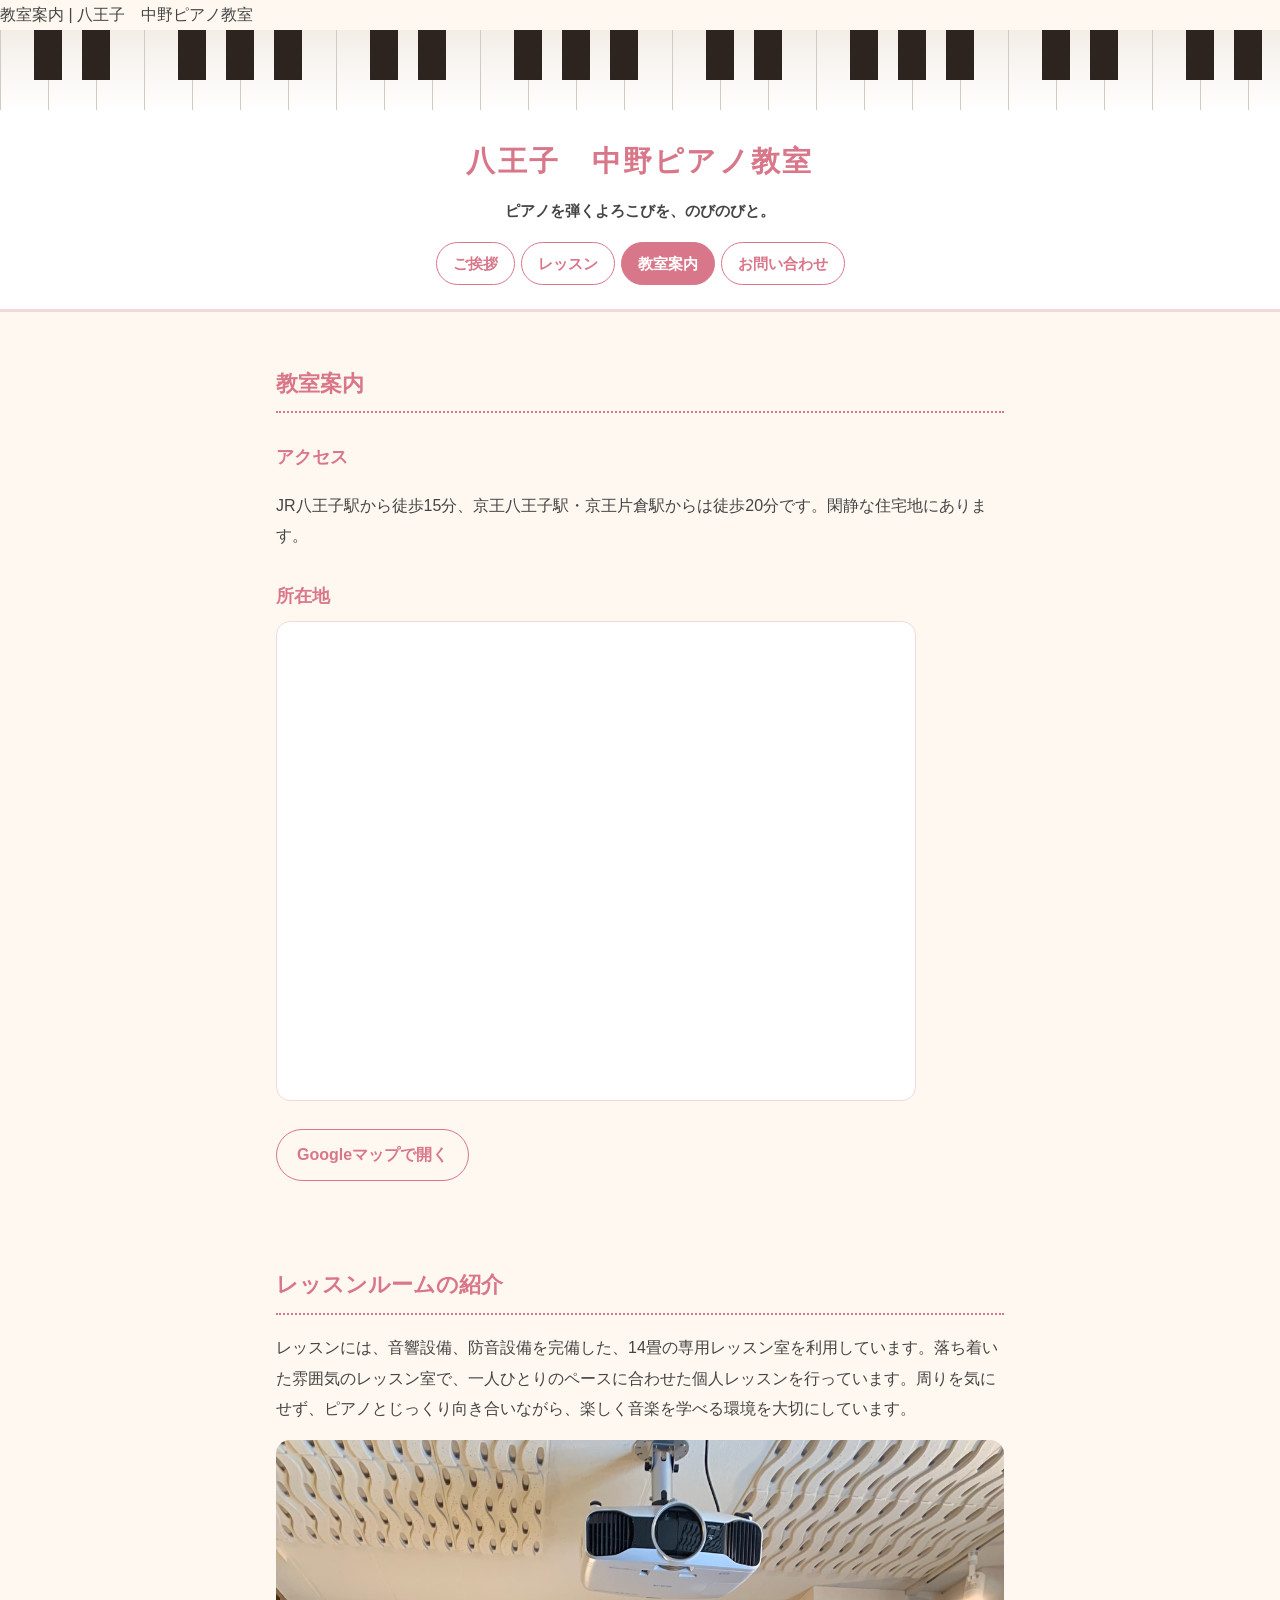
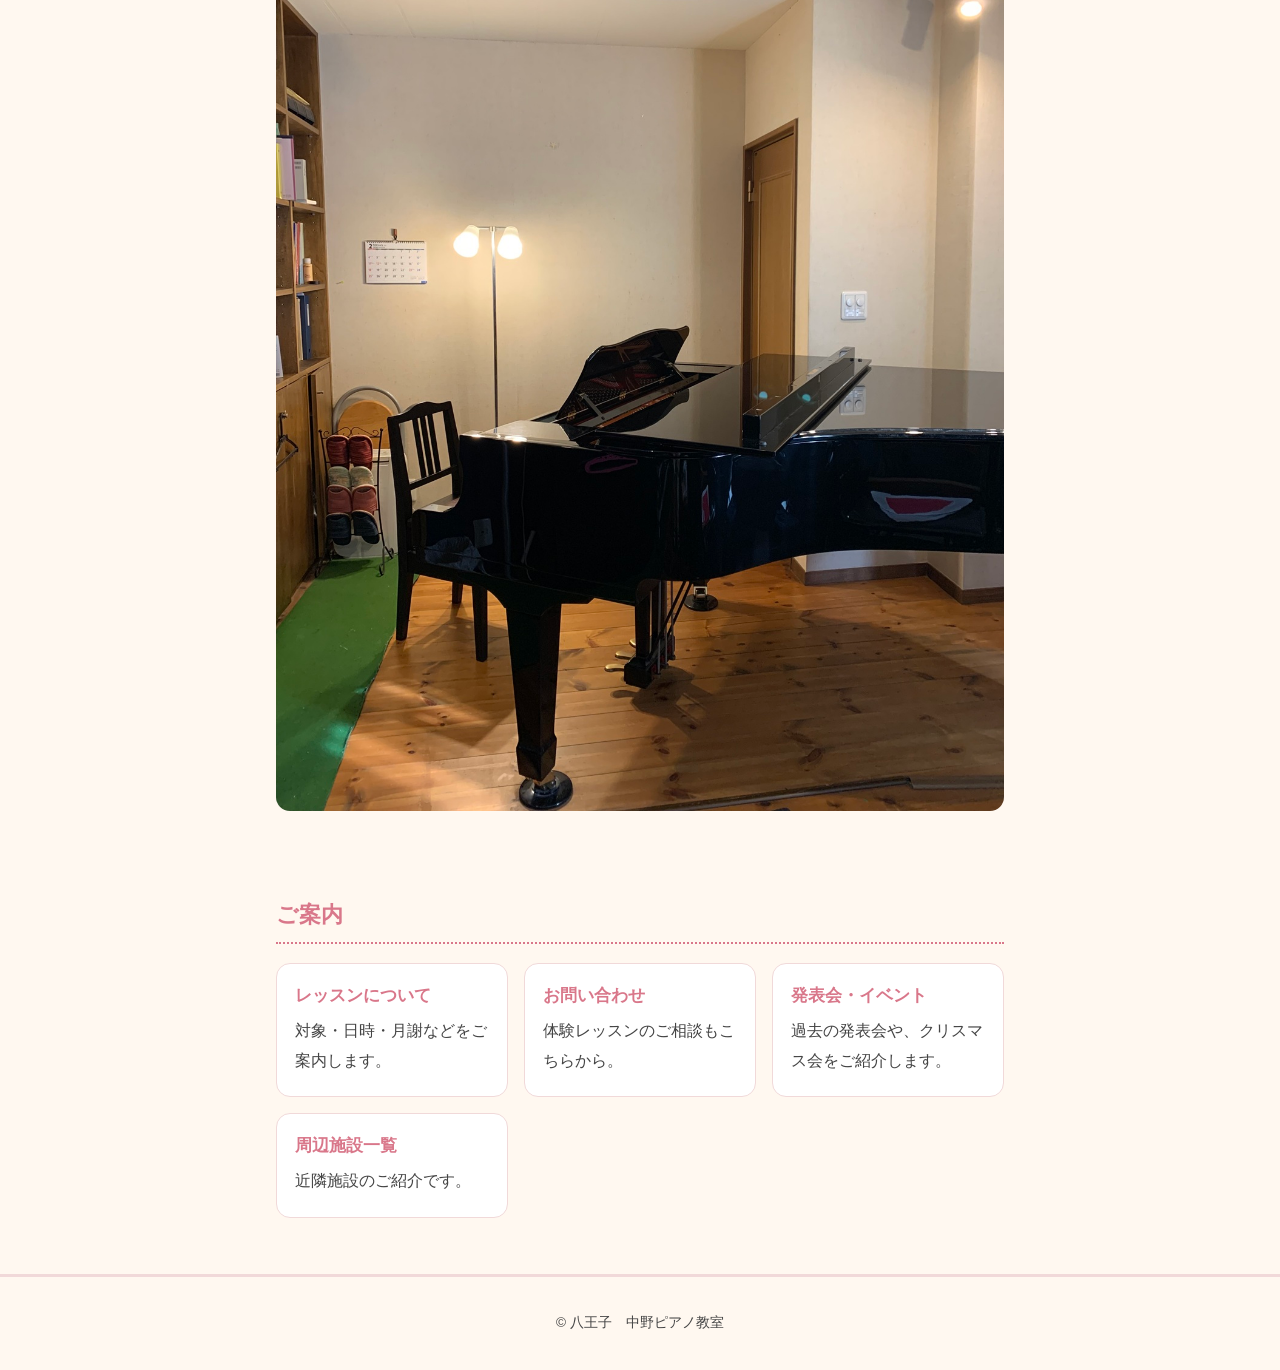
==== access.html @ 227ca770 "4times" ====
<!DOCTYPE html>
<html lang="ja">
<head>
  <meta chareset="UTF-8">
  <meta name="viewpoint" content="width=device-width, initial-scale=1">
  <titele> 教室案内 | 八王子　中野ピアノ教室</title>
  <script>document.documentElement.classList.add('js');</script>
  <link rel="stylesheet" href="style.css">
  <script src="script.js" defer></script>
</head>
<body>

  <header class="site-header">
    <div class="keys" aria-hidden="true"></div>
    <h1>八王子　中野ピアノ教室</h1>
    <p class="catch">ピアノを弾くよろこびを、のびのびと。</p>
    <nav>
      <a href="index.html">ご挨拶</a>
      <a href="lesson.html">レッスン</a>
      <a href="access.html" aria-current="page">教室案内</a>
      <a href="contact.html">お問い合わせ</a>
    </nav>
  </header>

  <main>
    <section id="access" class="reveal">
      <h2>教室案内</h2>

      <h3>アクセス</h3>
      <p>JR八王子駅から徒歩15分、京王八王子駅・京王片倉駅からは徒歩20分です。閑静な住宅地にあります。</p>
      
      <h3>所在地</h3>
      <div class="map-wrap">
        <iframe src="https://www.google.com/maps/embed?pb=!1m14!1m8!1m3!1d3241.933053180863!2d139.33231308812924!3d35.654021019929225!3m2!1i1024!2i768!4f13.1!3m3!1m2!1s0x60191dd6dc88493f%3A0x21a60ded7959d11e!2z5Lit6YeO44OU44Ki44OO5pWZ5a6k!5e0!3m2!1sja!2sjp!4v1795079957153!5m2!1sja!2sjp" allowfullscreen="" loading="lazy" referrerpolicy="strict-origin-when-cross-origin"></iframe>
      </div>
      <p>
        <a class="map-link" href="https://maps.app.goo.gl/utePpyiAo1bvD2hs9" target="_blank" rel="noopener">Googleマップで開く</a>
      </p>
    </section>

    <section class="reveal">
      <h2>レッスンルームの紹介</h2>
      <p>レッスンには、音響設備、防音設備を完備した、14畳の専用レッスン室を利用しています。落ち着いた雰囲気のレッスン室で、一人ひとりのペースに合わせた個人レッスンを行っています。周りを気にせず、ピアノとじっくり向き合いながら、楽しく音楽を学べる環境を大切にしています。</p>
      <img class="photo" src="images/classroom.jpg" alt="レッスンルーム">
    </section>
  
    <section class="reveal">
      <h2>ご案内</h2>
      <div class="cards">
        <a class="card card-link" href="lesson.html">
          <h3>レッスンについて</h3>
          <p>対象・日時・月謝などをご案内します。</p>
        </a>
        <a class="card card-link" href="contact.html">
          <h3>お問い合わせ</h3>
          <p>体験レッスンのご相談もこちらから。</p>
        </a>
        <a class="card card-link" href="events.html">
          <h3>発表会・イベント</h3>
          <p>過去の発表会や、クリスマス会をご紹介します。</p>
        </a>
        <a class="card card-link" href="links.html">
          <h3>周辺施設一覧</h3>
          <p>近隣施設のご紹介です。</p>
        </a>
      </div>
    </section>
  
  </main>

  <footer>
    <p>&copy; 八王子　中野ピアノ教室</p>
  </footer>

</body>
</html>
---- style.css ----
/* ===== 色の設定（ここを変えると全体の色が変わります） ===== */
:root {
  --bg: #fff8f0;       /* 背景 */
  --accent: #d9778a;   /* 見出し・アクセント */
  --text: #444444;     /* 文字 */
  --card: #ffffff;     /* カードの背景 */
  --line: #f1d9d9;     /* 線 */
}

/* ===== 全体 ===== */
* { box-sizing: border-box; }

body {
  margin: 0;
  background-color: var(--bg);
  color: var(--text);
  font-family: "Hiragino Kaku Gothic ProN", "Yu Gothic", Meiryo, sans-serif;
  line-height: 1.9;
}

/* ===== ヘッダー ===== */
.site-header {
  text-align: center;
  padding: 0 16px 24px;
  background: var(--card);
  border-bottom: 3px solid var(--line);
}

/* 鍵盤をイメージした帯（白と黒のしましま） */
.keys {
  --key-black: #2d2420;   /* 黒鍵の色 */
  --key-line: #d3cac2;    /* 白鍵の境目の線の色 */
  height: 80px;
  margin: 0 -16px 24px;
  background:
    /* ① 黒鍵（1オクターブ分を横に繰り返す） */
    linear-gradient(90deg,
      transparent 0 34px,      var(--key-black) 34px 62px,
      transparent 62px 82px,   var(--key-black) 82px 110px,
      transparent 110px 178px, var(--key-black) 178px 206px,
      transparent 206px 226px, var(--key-black) 226px 254px,
      transparent 254px 274px, var(--key-black) 274px 302px,
      transparent 302px 336px
    ) left top / 336px 50px repeat-x,
    /* ② 白鍵の境目の線 */
    repeating-linear-gradient(90deg, var(--key-line) 0 1px, transparent 1px 48px),
    /* ③ 白鍵の面（上から下へ、ほんの少し色が変わる） */
    linear-gradient(#f3ede7, #ffffff);
}

.site-header h1 {
  margin: 0;
  color: var(--accent);
  font-size: 1.8rem;
  letter-spacing: 0.08em;
}

.catch {
  margin: 8px 0 16px;
  font-size: 0.95rem;
  color: var(--text);
  font-weight: bold;
}

nav {
  display: flex;
  justify-content: center;
  gap: 6px;
}

nav a {
  margin: 0;
  padding: 10px 16px;
  font-size: 0.95rem;
  font-weight: bold; 
  line-height: 1.4;
  white-space: nowrap;
  color: var(--accent);
  text-decoration: none;
  border: 1px solid var(--accent);
  border-radius: 999px;
  transition: background-color 0.2s, color 0.2s;
}

nav a:hover {
  background: var(--accent);
  color: #ffffff;
}

/* ===== 本文 ===== */
main {
  max-width: 760px;
  margin: 0 auto;
  padding: 8px 16px 32px;
}

section {
  padding: 24px 0;
}

section h2 {
  color: var(--accent);
  font-size: 1.4rem;
  padding-bottom: 6px;
  border-bottom: 2px dotted var(--accent);
}

/* ===== カード ===== */
.cards {
  display: grid;
  grid-template-columns: repeat(auto-fit, minmax(210px, 1fr));
  gap: 16px;
}

.card {
  background: var(--card);
  border: 1px solid var(--line);
  border-radius: 14px;
  padding: 12px 18px;
}

.card h3 {
  margin: 4px 0;
  color: var(--accent);
  font-size: 1.05rem;
}

.card p {
  margin: 4px 0 8px;
}

/* ===== あとで書き直す場所の目印（公開前に消してください） ===== */
.todo {
  background: #fff3c4;
  border-left: 4px solid #e0b000;
  padding: 4px 10px;
  font-size: 0.9rem;
}

/* ===== レッスンのページ ===== */
.card .price {
  margin: 4px 0;
  font-size: 1.3rem;
  font-weight: bold;
  color: var(--accent);
}

.schedule {
  display: grid;
  grid-template-columns: auto 1fr;
  gap: 8px 20px;
  margin: 0 0 12px;
  padding: 14px 18px;
  background: var(--card);
  border: 1px solid var(--line);
  border-radius: 14px;
}

.schedule dt {
  font-weight: bold;
  color: var(--accent);
}

.schedule dd {
  margin: 0;
}

main p a {
  color: var(--accent);
  font-weight: bold;
}

/* ===== 発表会・イベント ===== */
.event h3 {
  margin: 24px 0 4px;
  color: var(--accent);
  font-size: 1.1rem;
}

.event-photos {
  display: grid;
  grid-template-columns: repeat(auto-fill, minmax(240px, 1fr));
  gap: 12px;
  margin: 12px 0;
}

.event-photos img {
  display: block;
  width: 100%;
  height: auto;
  border-radius: 14px;
}

/* ===== フッター ===== */
footer {
  text-align: center;
  padding: 20px 16px;
  font-size: 0.85rem;
  border-top: 3px solid var(--line);
}

/*footer a {
  margin: 0 8px;
  color: var(--accent);
}*/

/* ==== つけくわえ ==== */
.photo {
  display: block;
  width: 100%;
  height: auto;
  border-radius: 14px;
  margin: 16px 0;
}

.hero {
  height: 38vh;
  min-height: 220px;
  max-height: 420px;
  background:
    url("images/piano_room.jpg") center / cover no-repeat,
    linear-gradient(135deg, #fde7ea, #fff3e0);
}

html {
  scroll-behavior: smooth;
}

.card {
  transition: transform 0.2s, box-shadow 0.2s;
}

.card:hover {
  transform: translateY(-4px);
  box-shadow: 0 8px 18px rgba(217, 119, 138, 0.18);
}

nav a:focus-visible {
  outline: 2px solid var(--accent);
  outline-offset: 2px;
}

nav a[aria-current="page"] {
  background: var(--accent);
  color: #ffffff;
}

.card-link {
  display: block;
  color: inherit;
  text-decoration: none;
}

.js .reveal {
  opacity: 0;
  transform: translateY(24px);
  transition: opacity 0.8s ease, transform 0.8s ease;
}

.js .reveal.is-visible {
  opacity: 1;
  transform: none;
}

@media (prefers-reduced-motion: reduce) {
  html { scroll-behavior: auto; }
  .card { transition: none; }
  .card:hover { transform: none; }
  .js .reveal { opacity: 1; transform: none; transition: none; }
}

section > h3 {
  margin: 28px 0 8px;
  color: var(--accent);
  font-size:1.1rem;
}

.link-list{
  margin: 28px 0 8px;
  padding: 0;
  margin: 0 0 8px;
}

.link-list li{
  background: var(--card);
  border: 1px solid var(--line);
  border-radius: 14px;
  padding: 10px 18px;
  margin-bottom: 10px;
}

.link-list a {
  color: var(--accent);
  font-weight: bold;
}

.link-list p {
  margin: 2px 0 0;
  font-size: 0.9rem;
}

.map-wrap{
  max-width: 640px;
  aspect-ratio: 4 / 3;
  background: var(--card);
  border: 1px solid var(--line);
  border-radius: 14px;
  overflow: hidden;
}

.map-wrap iframe{
  display: block;
  width: 100%;
  height: 100%;
  border: 0;
}

.map-link{
  display: inline-block;
  margin-top: 12px;
  padding: 10px 20px;
  color: var(--accent);
  font-weight: bold;
  text-decoration: none;
  border: 1px solid var(--accent);
  border-radius: 999px;
}

.map-link:hover{
  background: var(--accent);
  color: #ffffff;
}

.career {
  margin: 0;
  padding-left: 1.2em;
}

.career li {
  margin-bottom: 6px;
}

.form-wrap iframe {
  display: block;
  width: 100%;
  height: 900px;
  border: 0;
}

.notes {
  margin: 16px 0 0;
  padding-left: 1.2em;
  font-size: .9rem;
}

/* キャッチコピーの動き */
.catch-char {
  display: inline-block;
  opacity: 0;
  transform: translateY(10px);
  animation: catch-in .6s ease forwards;
}

@keyframes catch-in {
  to {
    opacity: 1;
    transform: none;
  }
}

/* 画面には出さず、読み上げ用にだけ残す */
.sr-only {
  position: absolute;
  width: 1px;
  height: 1px;
  overflow: hidden;
  clip: rect(0 0 0 0);
  white-space: nowrap;
}

/* ===== 画面が狭いとき（スマホ） ===== */
@media (max-width: 480px) {
  .site-header h1 { font-size: 1.4rem; }

  nav a {
    flex: 1 1 auto;
    padding: 12px 4px;
    font-size: 0.8rem;
    text-align: center;
  }
}
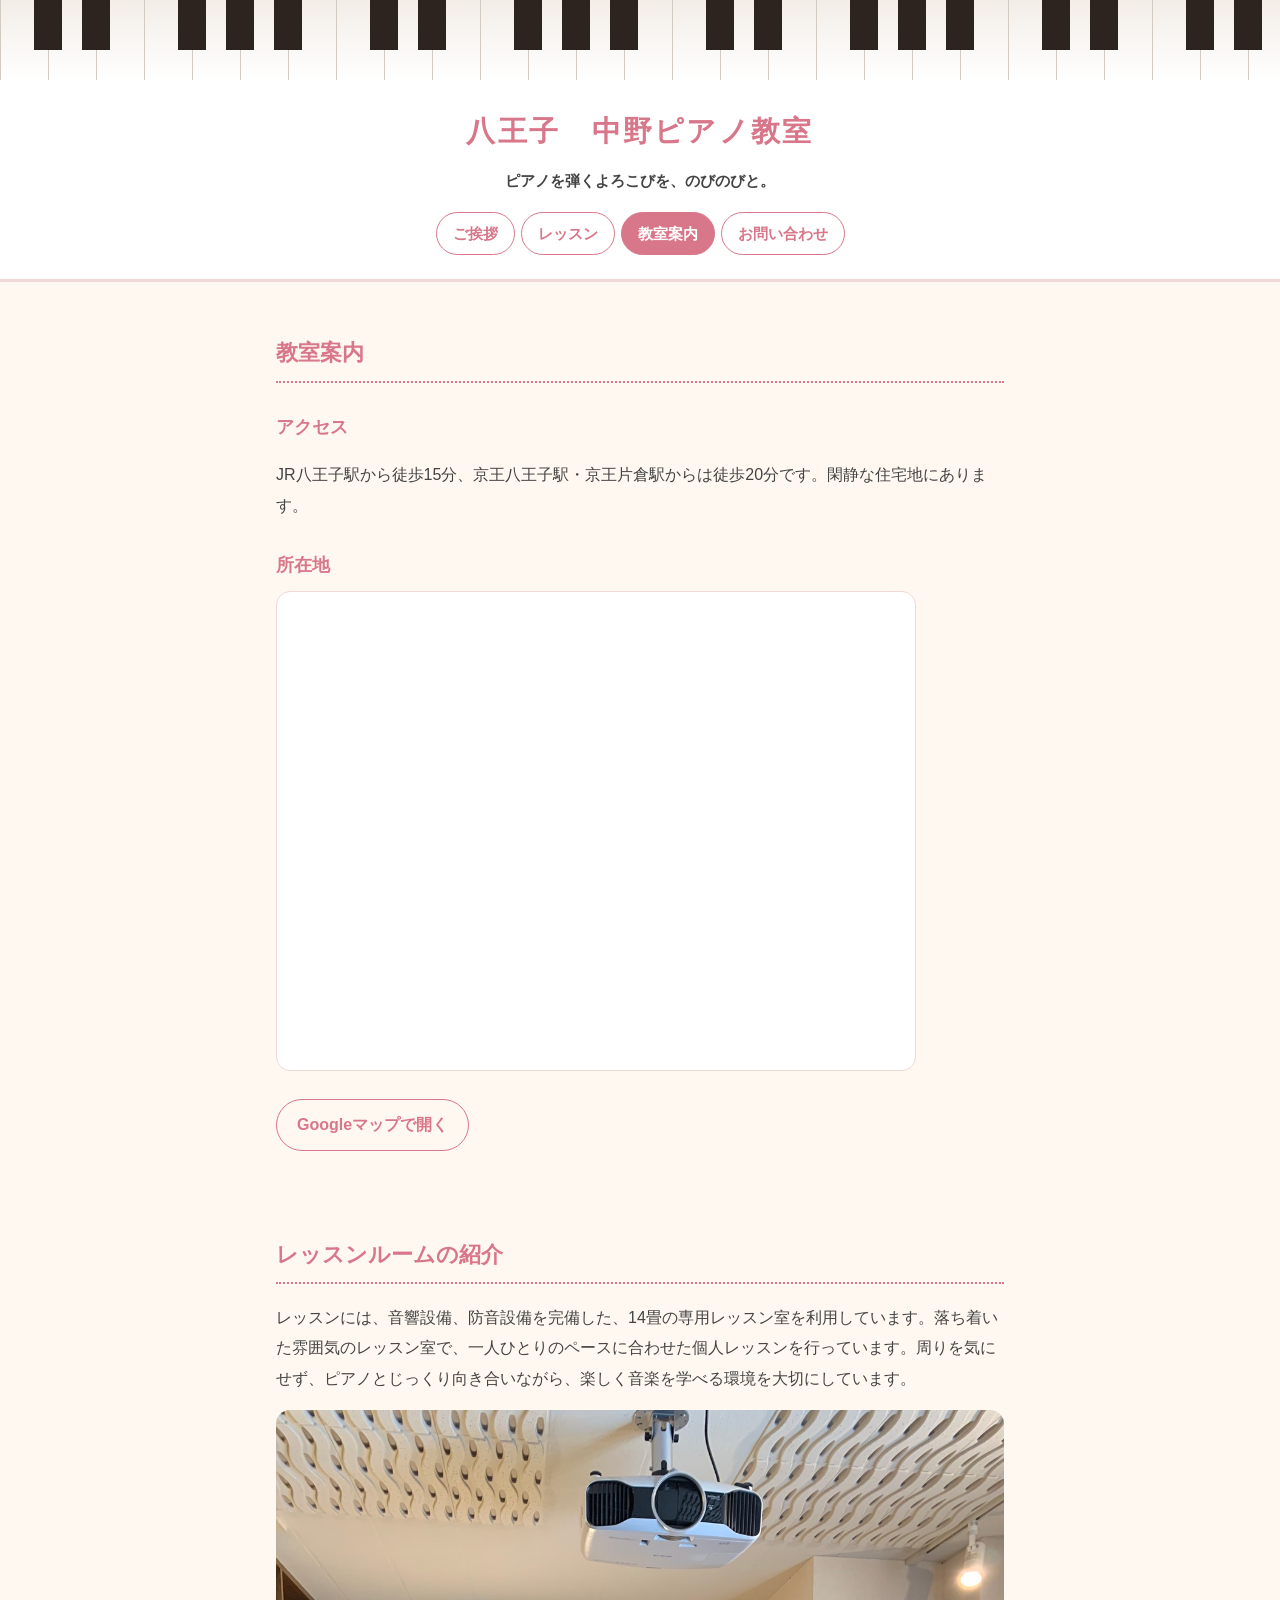
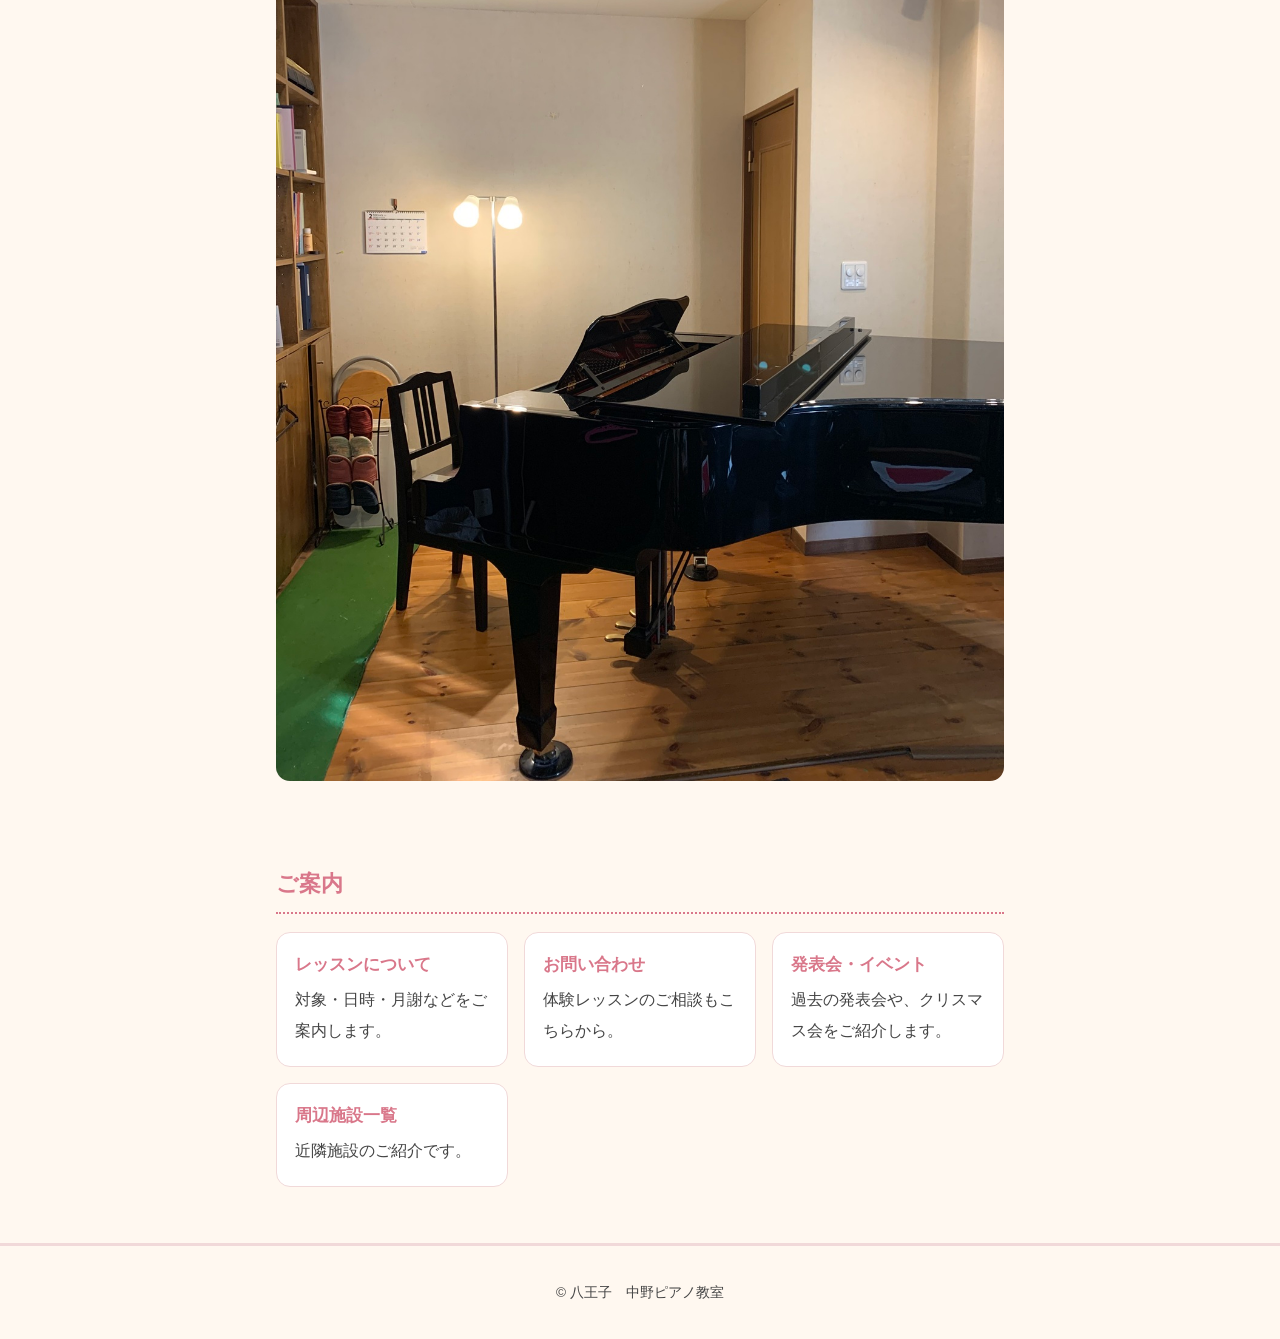
==== commit e1712637: "５回目" ====
--- a/access.html
+++ b/access.html
@@ -1,9 +1,9 @@
 <!DOCTYPE html>
 <html lang="ja">
 <head>
-  <meta chareset="UTF-8">
-  <meta name="viewpoint" content="width=device-width, initial-scale=1">
-  <titele> 教室案内 | 八王子　中野ピアノ教室</title>
+  <meta charset="UTF-8">
+  <meta name="viewport" content="width=device-width, initial-scale=1">
+  <title> 教室案内 | 八王子　中野ピアノ教室</title>
   <script>document.documentElement.classList.add('js');</script>
   <link rel="stylesheet" href="style.css">
   <script src="script.js" defer></script>
--- a/style.css
+++ b/style.css
@@ -378,6 +378,50 @@
   white-space: nowrap;
 }
 
+.form-alt {
+  margin-top: 16px;
+  padding: 16px 18px;
+  text-align: center;
+  background: var(--card);
+  border: 1px solid var(--line);
+  border-radius: 14px;
+}
+
+.form-alt p {
+  margin: 0 0 10px;
+  font-size: .9rem;
+}
+
+.form-alt p:last-child {
+  margin-bottom: 0;
+}
+
+main .form-alt-link {
+  display: inline-block;
+  padding: 10px 22px;
+  color: var(--accent);
+  font-weight: bold;
+  text-decoration: none;
+  border: 1px solid var(--accent);
+  border-radius: 999px;
+  transition: background-color .2s, color .2s;
+}
+
+main .form-alt-link:hover {
+  color: #fff;
+  background: var(--accent);
+}
+
+/* 「動きを減らす」設定の人向け：位置は動かさず、淡く表示するだけ */
+.catch-soft {
+  animation: catch-fade 1.2s ease both;
+}
+
+@keyframes catch-fade {
+  from { opacity: 0; }
+  to   { opacity: 1; }
+}
+
 /* ===== 画面が狭いとき（スマホ） ===== */
 @media (max-width: 480px) {
   .site-header h1 { font-size: 1.4rem; }
